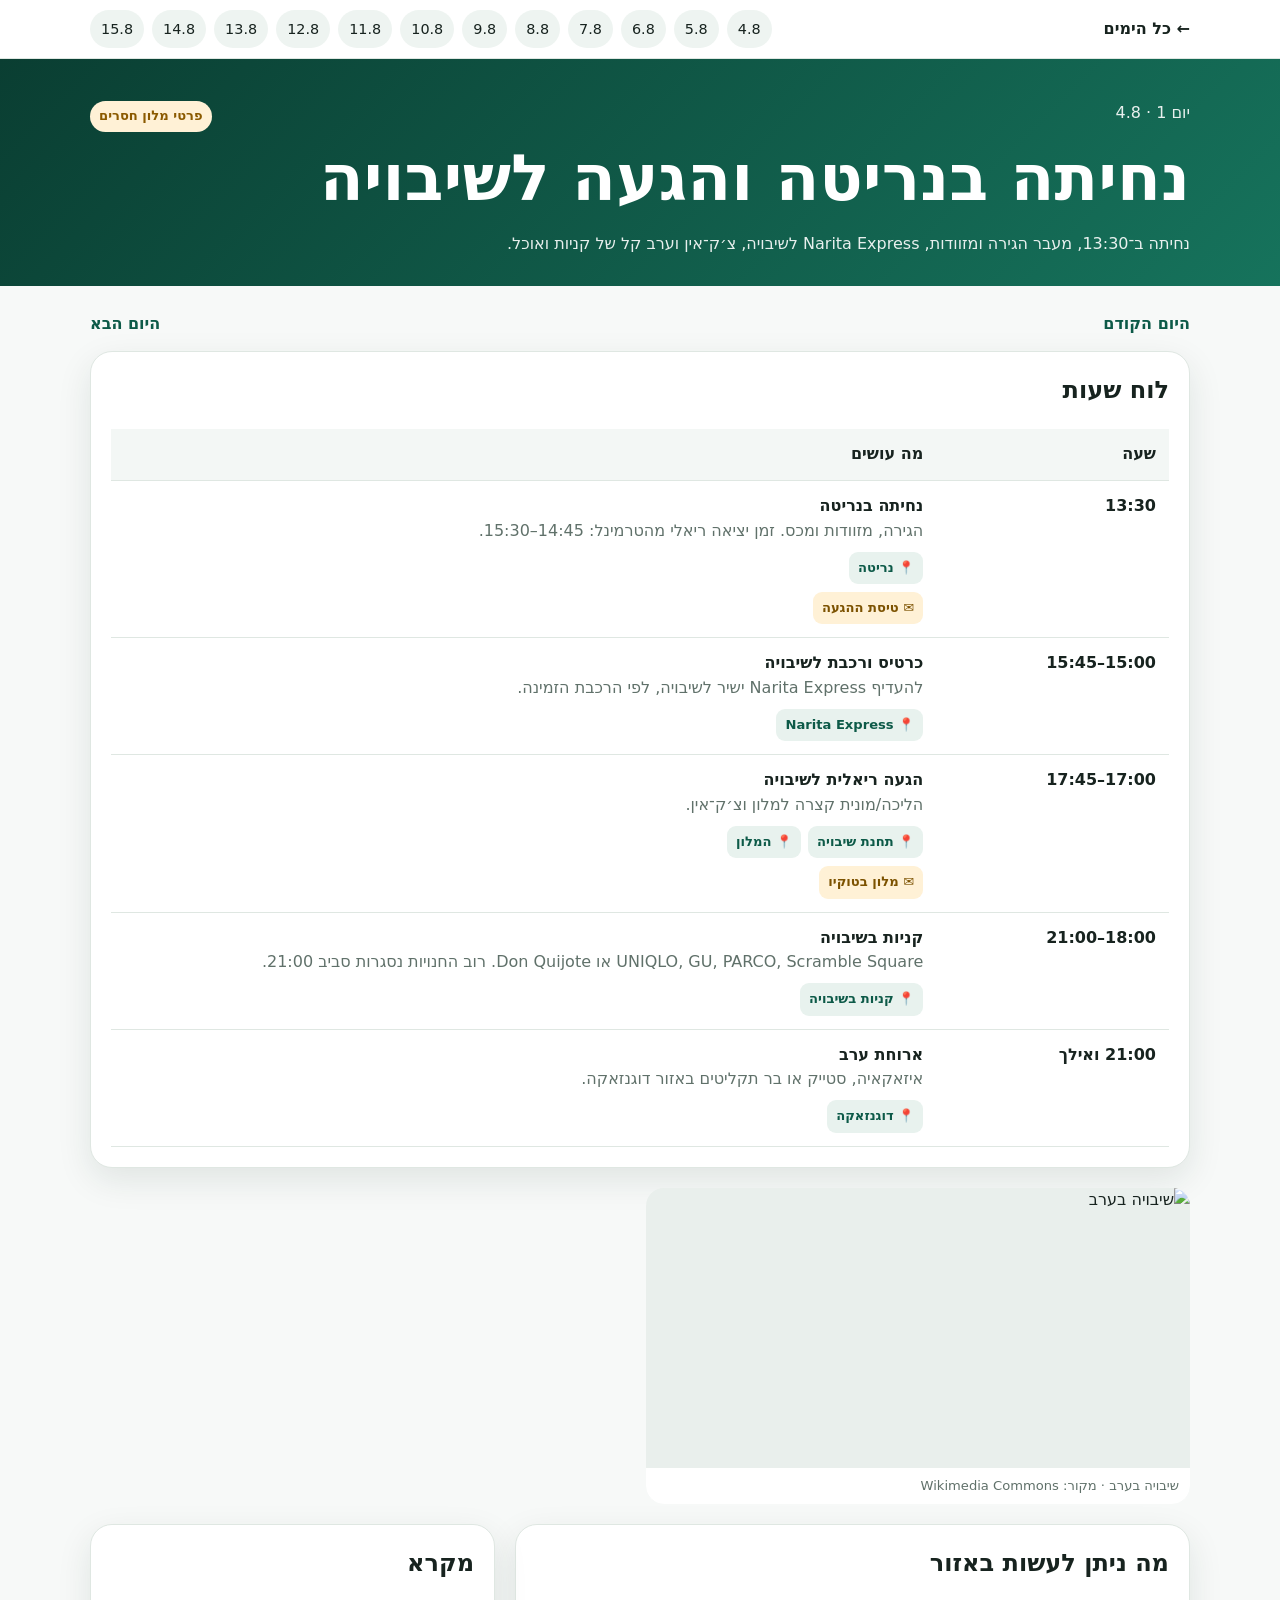
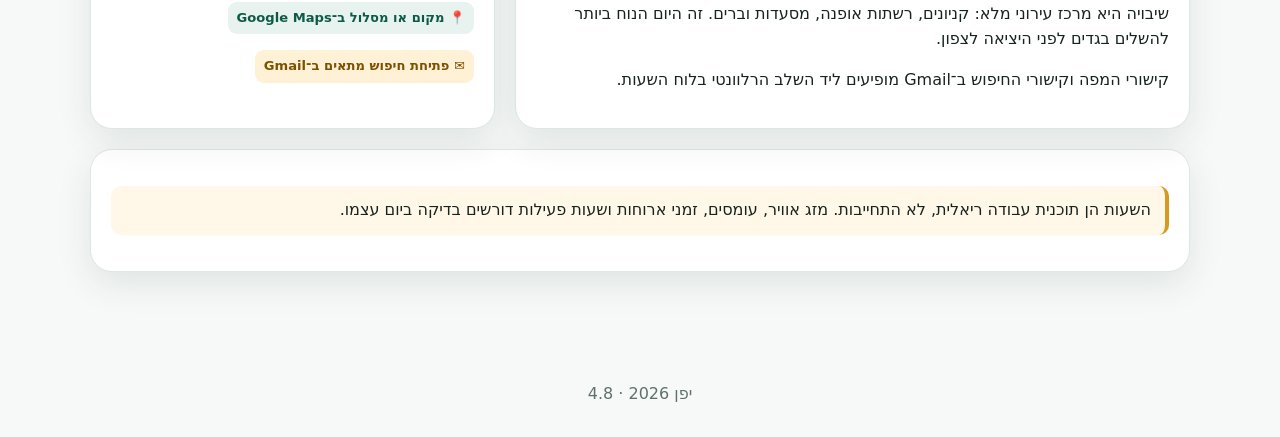
==== day-04.html @ 726c2f33 "Add files via upload" ====
<!doctype html><html lang="he" dir="rtl"><head><meta charset="utf-8"><meta name="viewport" content="width=device-width,initial-scale=1"><title>4.8 — נחיתה בנריטה והגעה לשיבויה</title><link rel="stylesheet" href="styles.css"></head>
<body><nav class="topbar"><div class="wrap"><a class="brand" href="index.html">← כל הימים</a><div class="navlinks"><a href="day-04.html">4.8</a><a href="day-05.html">5.8</a><a href="day-06.html">6.8</a><a href="day-07.html">7.8</a><a href="day-08.html">8.8</a><a href="day-09.html">9.8</a><a href="day-10.html">10.8</a><a href="day-11.html">11.8</a><a href="day-12.html">12.8</a><a href="day-13.html">13.8</a><a href="day-14.html">14.8</a><a href="day-15.html">15.8</a></div></div></nav>
<header class="hero"><div class="wrap day-title"><div><p>יום 1 · 4.8</p><h1>נחיתה בנריטה והגעה לשיבויה</h1><p>נחיתה ב־13:30, מעבר הגירה ומזוודות, Narita Express לשיבויה, צ׳ק־אין וערב קל של קניות ואוכל.</p></div><span class="badge warn">פרטי מלון חסרים</span></div></header>
<main class="wrap">
<div style="display:flex;justify-content:space-between;gap:10px"><a class="back" href="index.html">היום הקודם</a><a class="back" href="day-05.html">היום הבא</a></div>
<section class="panel"><h2>לוח שעות</h2><div style="overflow:auto"><table class="schedule"><thead><tr><th style="width:22%">שעה</th><th>מה עושים</th></tr></thead><tbody><tr><td><strong>13:30</strong></td><td><strong>נחיתה בנריטה</strong><br><span style='color:#60716a'>הגירה, מזוודות ומכס. זמן יציאה ריאלי מהטרמינל: 14:45–15:30.</span><div class="inline-maps"><a class="inline-map" target="_blank" rel="noopener" href="https://www.google.com/maps/search/?api=1&query=Narita%20International%20Airport">נריטה</a></div><div class="inline-mails"><a class="inline-mail" target="_blank" rel="noopener" href="https://mail.google.com/mail/?authuser=odedn72@gmail.com#search/after%3A2026/07/01%20before%3A2026/08/05%20%28%22Narita%22%20OR%20%22NRT%22%29">טיסת ההגעה</a></div></td></tr><tr><td><strong>15:00–15:45</strong></td><td><strong>כרטיס ורכבת לשיבויה</strong><br><span style='color:#60716a'>להעדיף Narita Express ישיר לשיבויה, לפי הרכבת הזמינה.</span><div class="inline-maps"><a class="inline-map" target="_blank" rel="noopener" href="https://www.google.com/maps/search/?api=1&query=Narita%20Airport%20Terminal%201%20Station">Narita Express</a></div></td></tr><tr><td><strong>17:00–17:45</strong></td><td><strong>הגעה ריאלית לשיבויה</strong><br><span style='color:#60716a'>הליכה/מונית קצרה למלון וצ׳ק־אין.</span><div class="inline-maps"><a class="inline-map" target="_blank" rel="noopener" href="https://www.google.com/maps/search/?api=1&query=Shibuya%20Station">תחנת שיבויה</a><a class="inline-map" target="_blank" rel="noopener" href="https://www.google.com/maps/search/?api=1&query=Hotel%20Indigo%20Tokyo%20Shibuya">המלון</a></div><div class="inline-mails"><a class="inline-mail" target="_blank" rel="noopener" href="https://mail.google.com/mail/?authuser=odedn72@gmail.com#search/%22Hotel%20Indigo%20Tokyo%20Shibuya%22%20OR%205837788989">מלון בטוקיו</a></div></td></tr><tr><td><strong>18:00–21:00</strong></td><td><strong>קניות בשיבויה</strong><br><span style='color:#60716a'>UNIQLO, GU, PARCO, Scramble Square או Don Quijote. רוב החנויות נסגרות סביב 21:00.</span><div class="inline-maps"><a class="inline-map" target="_blank" rel="noopener" href="https://www.google.com/maps/search/?api=1&query=Shibuya%20Shopping">קניות בשיבויה</a></div></td></tr><tr><td><strong>21:00 ואילך</strong></td><td><strong>ארוחת ערב</strong><br><span style='color:#60716a'>איזאקאיה, סטייק או בר תקליטים באזור דוגנזאקה.</span><div class="inline-maps"><a class="inline-map" target="_blank" rel="noopener" href="https://www.google.com/maps/search/?api=1&query=Dogenzaka%20Shibuya">דוגנזאקה</a></div></td></tr></tbody></table></div></section>
<section class="gallery"><figure><img loading="lazy" src="https://commons.wikimedia.org/wiki/Special:FilePath/Shibuya%20crossing%2C%20Tokyo%2C%20Japan.jpg?width=1400" alt="שיבויה בערב"><figcaption>שיבויה בערב · מקור: Wikimedia Commons</figcaption></figure></section>
<section class="grid" style="margin-top:20px">
<div class="panel info"><h2>מה ניתן לעשות באזור</h2><p>שיבויה היא מרכז עירוני מלא: קניונים, רשתות אופנה, מסעדות וברים. זה היום הנוח ביותר להשלים בגדים לפני היציאה לצפון.</p><p>קישורי המפה וקישורי החיפוש ב־Gmail מופיעים ליד השלב הרלוונטי בלוח השעות.</p></div>
<div class="panel info"><h2>מקרא</h2><p><span class="inline-map">מקום או מסלול ב־Google Maps</span></p><p><span class="inline-mail">פתיחת חיפוש מתאים ב־Gmail</span></p></div>
</section>
<section class="panel"><p class="notice">השעות הן תוכנית עבודה ריאלית, לא התחייבות. מזג אוויר, עומסים, זמני ארוחות ושעות פעילות דורשים בדיקה ביום עצמו.</p></section>
</main><footer><div class="wrap">יפן 2026 · 4.8</div></footer></body></html>
---- styles.css ----
:root{--ink:#17231f;--muted:#60716a;--green:#0d5a48;--green2:#dff0e9;--sand:#f5efe4;--line:#dfe7e2;--white:#fff;--shadow:0 12px 34px rgba(20,48,39,.10)}
*{box-sizing:border-box}html{scroll-behavior:smooth}body{margin:0;font-family:system-ui,-apple-system,"Segoe UI",Arial,sans-serif;background:#f7f9f8;color:var(--ink);line-height:1.55}
a{color:inherit}.wrap{width:min(1100px,calc(100% - 28px));margin:auto}
.hero{background:linear-gradient(135deg,#0a3e32,#16735c);color:#fff;padding:42px 0 30px}.hero h1{font-size:clamp(2rem,6vw,4rem);margin:.2rem 0}.hero p{margin:0;opacity:.9}
.topbar{position:sticky;top:0;z-index:20;background:rgba(255,255,255,.94);backdrop-filter:blur(12px);border-bottom:1px solid var(--line)}.topbar .wrap{display:flex;gap:10px;align-items:center;justify-content:space-between;padding:10px 0}.brand{font-weight:800;text-decoration:none}.navlinks{display:flex;gap:8px;overflow:auto}.navlinks a{white-space:nowrap;text-decoration:none;padding:8px 11px;border-radius:999px;background:#eef4f1;font-size:.9rem}
main{padding:26px 0 60px}.panel{background:#fff;border:1px solid var(--line);border-radius:22px;box-shadow:var(--shadow);padding:20px;margin-bottom:20px}
h2{margin-top:0}.trip-table,.schedule{width:100%;border-collapse:collapse}.trip-table th,.trip-table td,.schedule th,.schedule td{padding:13px;border-bottom:1px solid var(--line);vertical-align:top;text-align:right}.trip-table th,.schedule th{background:#f3f7f5}.trip-table tr:hover td{background:#fbfdfc}.daylink{display:inline-block;background:var(--green);color:#fff;text-decoration:none;padding:8px 13px;border-radius:10px;font-weight:700}
.badge{display:inline-block;padding:5px 9px;border-radius:999px;background:var(--green2);color:var(--green);font-size:.82rem;font-weight:700}.badge.warn{background:#fff1d6;color:#8b5a00}
.day-title{display:flex;align-items:flex-start;justify-content:space-between;gap:18px}.day-title h1{margin:.2rem 0}.lead{font-size:1.1rem;color:var(--muted)}
.gallery{display:grid;grid-template-columns:repeat(2,1fr);gap:12px}.gallery figure{margin:0;border-radius:18px;overflow:hidden;background:#e9efec}.gallery img{display:block;width:100%;height:280px;object-fit:cover}.gallery figcaption{padding:8px 11px;font-size:.82rem;background:#fff;color:var(--muted)}
.grid{display:grid;grid-template-columns:1.25fr .75fr;gap:20px}.info h3{margin-bottom:.4rem}.mapbuttons,.mailchips{display:flex;flex-wrap:wrap;gap:9px}.btn{display:inline-block;text-decoration:none;padding:10px 13px;border-radius:11px;background:var(--green);color:#fff;font-weight:700}.btn.alt{background:#eef4f1;color:var(--green)}.chip{display:inline-block;padding:8px 10px;border-radius:10px;background:var(--sand);font-family:ui-monospace,SFMono-Regular,Menlo,monospace;font-size:.86rem;direction:ltr}
.notice{background:#fff8e8;border-right:4px solid #d69a22;padding:12px 14px;border-radius:10px}.back{display:inline-block;margin-bottom:14px;text-decoration:none;color:var(--green);font-weight:800}
footer{padding:30px 0;color:var(--muted);text-align:center}
@media(max-width:760px){.grid{grid-template-columns:1fr}.gallery{grid-template-columns:1fr}.gallery img{height:220px}.trip-table{font-size:.9rem}.trip-table th:nth-child(3),.trip-table td:nth-child(3){display:none}.schedule th,.schedule td{padding:10px}.day-title{display:block}.topbar .wrap{align-items:flex-start;flex-direction:column}}
@media print{.topbar,.btn,.back{display:none!important}.panel{box-shadow:none;break-inside:avoid}.hero{padding:20px 0}.gallery img{height:180px}}

.inline-maps{display:flex;flex-wrap:wrap;gap:7px;margin-top:8px}
.inline-map{display:inline-block;text-decoration:none;padding:6px 9px;border-radius:9px;background:#e8f2ee;color:#0d5a48;font-size:.82rem;font-weight:800}
.inline-map::before{content:"📍 "}

.inline-mails{display:flex;flex-wrap:wrap;gap:7px;margin-top:8px}
.inline-mail{display:inline-block;text-decoration:none;padding:6px 9px;border-radius:9px;background:#fff1d6;color:#7c5200;font-size:.82rem;font-weight:800}
.inline-mail::before{content:"✉️ "}
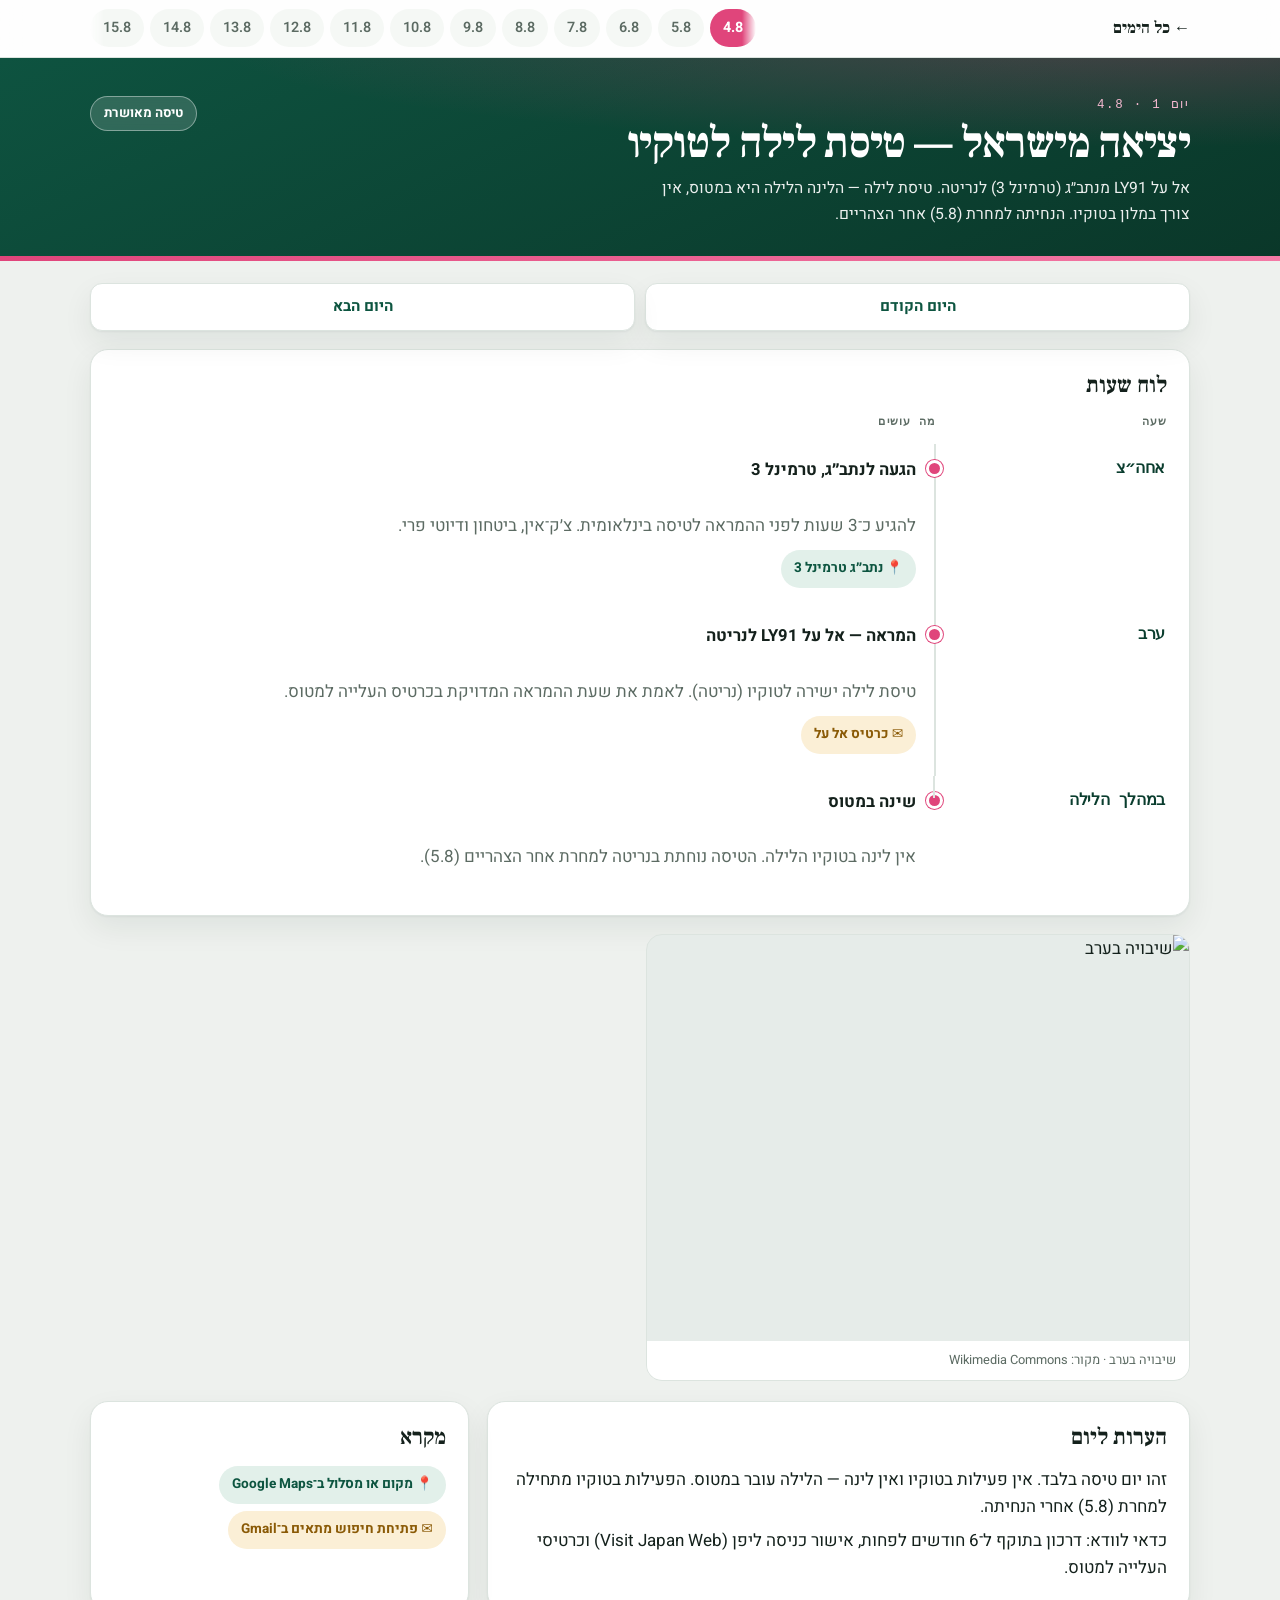
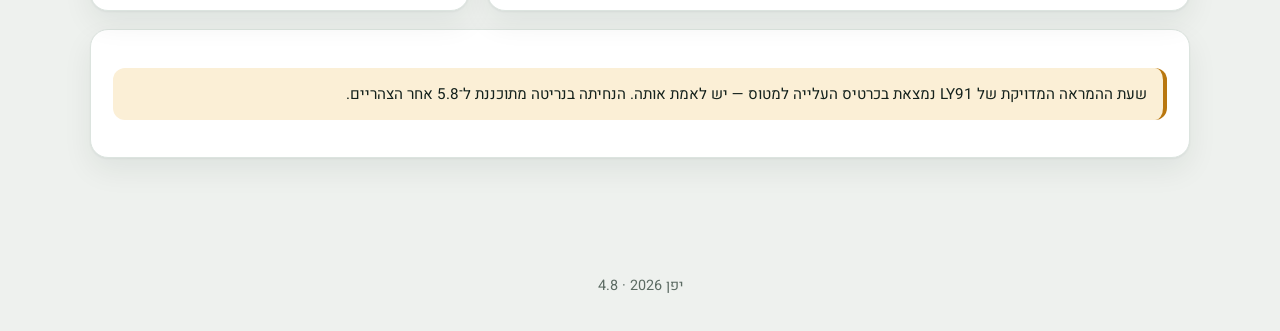
==== commit e0048ac2: "Redesign for mobile: Hayabusa theme, schedule rail, UX fixes - Full CSS redesign (Frank Ruhl Libre +" ====
--- a/day-04.html
+++ b/day-04.html
@@ -1,13 +1,13 @@
-<!doctype html><html lang="he" dir="rtl"><head><meta charset="utf-8"><meta name="viewport" content="width=device-width,initial-scale=1"><title>4.8 — נחיתה בנריטה והגעה לשיבויה</title><link rel="stylesheet" href="styles.css"></head>
-<body><nav class="topbar"><div class="wrap"><a class="brand" href="index.html">← כל הימים</a><div class="navlinks"><a href="day-04.html">4.8</a><a href="day-05.html">5.8</a><a href="day-06.html">6.8</a><a href="day-07.html">7.8</a><a href="day-08.html">8.8</a><a href="day-09.html">9.8</a><a href="day-10.html">10.8</a><a href="day-11.html">11.8</a><a href="day-12.html">12.8</a><a href="day-13.html">13.8</a><a href="day-14.html">14.8</a><a href="day-15.html">15.8</a></div></div></nav>
-<header class="hero"><div class="wrap day-title"><div><p>יום 1 · 4.8</p><h1>נחיתה בנריטה והגעה לשיבויה</h1><p>נחיתה ב־13:30, מעבר הגירה ומזוודות, Narita Express לשיבויה, צ׳ק־אין וערב קל של קניות ואוכל.</p></div><span class="badge warn">פרטי מלון חסרים</span></div></header>
+<!doctype html><html lang="he" dir="rtl"><head><meta charset="utf-8"><meta name="viewport" content="width=device-width,initial-scale=1"><title>4.8 — יציאה מישראל, טיסת לילה לטוקיו</title><link rel="stylesheet" href="styles.css"></head>
+<body><nav class="topbar"><div class="wrap"><a class="brand" href="index.html">← כל הימים</a><div class="navlinks"><a href="day-04.html" aria-current="page">4.8</a><a href="day-05.html">5.8</a><a href="day-06.html">6.8</a><a href="day-07.html">7.8</a><a href="day-08.html">8.8</a><a href="day-09.html">9.8</a><a href="day-10.html">10.8</a><a href="day-11.html">11.8</a><a href="day-12.html">12.8</a><a href="day-13.html">13.8</a><a href="day-14.html">14.8</a><a href="day-15.html">15.8</a></div></div></nav>
+<header class="hero"><div class="wrap day-title"><div><p>יום 1 · 4.8</p><h1>יציאה מישראל — טיסת לילה לטוקיו</h1><p>אל על LY91 מנתב״ג (טרמינל 3) לנריטה. טיסת לילה — הלינה הלילה היא במטוס, אין צורך במלון בטוקיו. הנחיתה למחרת (5.8) אחר הצהריים.</p></div><span class="badge">טיסה מאושרת</span></div></header>
 <main class="wrap">
-<div style="display:flex;justify-content:space-between;gap:10px"><a class="back" href="index.html">היום הקודם</a><a class="back" href="day-05.html">היום הבא</a></div>
-<section class="panel"><h2>לוח שעות</h2><div style="overflow:auto"><table class="schedule"><thead><tr><th style="width:22%">שעה</th><th>מה עושים</th></tr></thead><tbody><tr><td><strong>13:30</strong></td><td><strong>נחיתה בנריטה</strong><br><span style='color:#60716a'>הגירה, מזוודות ומכס. זמן יציאה ריאלי מהטרמינל: 14:45–15:30.</span><div class="inline-maps"><a class="inline-map" target="_blank" rel="noopener" href="https://www.google.com/maps/search/?api=1&query=Narita%20International%20Airport">נריטה</a></div><div class="inline-mails"><a class="inline-mail" target="_blank" rel="noopener" href="https://mail.google.com/mail/?authuser=odedn72@gmail.com#search/after%3A2026/07/01%20before%3A2026/08/05%20%28%22Narita%22%20OR%20%22NRT%22%29">טיסת ההגעה</a></div></td></tr><tr><td><strong>15:00–15:45</strong></td><td><strong>כרטיס ורכבת לשיבויה</strong><br><span style='color:#60716a'>להעדיף Narita Express ישיר לשיבויה, לפי הרכבת הזמינה.</span><div class="inline-maps"><a class="inline-map" target="_blank" rel="noopener" href="https://www.google.com/maps/search/?api=1&query=Narita%20Airport%20Terminal%201%20Station">Narita Express</a></div></td></tr><tr><td><strong>17:00–17:45</strong></td><td><strong>הגעה ריאלית לשיבויה</strong><br><span style='color:#60716a'>הליכה/מונית קצרה למלון וצ׳ק־אין.</span><div class="inline-maps"><a class="inline-map" target="_blank" rel="noopener" href="https://www.google.com/maps/search/?api=1&query=Shibuya%20Station">תחנת שיבויה</a><a class="inline-map" target="_blank" rel="noopener" href="https://www.google.com/maps/search/?api=1&query=Hotel%20Indigo%20Tokyo%20Shibuya">המלון</a></div><div class="inline-mails"><a class="inline-mail" target="_blank" rel="noopener" href="https://mail.google.com/mail/?authuser=odedn72@gmail.com#search/%22Hotel%20Indigo%20Tokyo%20Shibuya%22%20OR%205837788989">מלון בטוקיו</a></div></td></tr><tr><td><strong>18:00–21:00</strong></td><td><strong>קניות בשיבויה</strong><br><span style='color:#60716a'>UNIQLO, GU, PARCO, Scramble Square או Don Quijote. רוב החנויות נסגרות סביב 21:00.</span><div class="inline-maps"><a class="inline-map" target="_blank" rel="noopener" href="https://www.google.com/maps/search/?api=1&query=Shibuya%20Shopping">קניות בשיבויה</a></div></td></tr><tr><td><strong>21:00 ואילך</strong></td><td><strong>ארוחת ערב</strong><br><span style='color:#60716a'>איזאקאיה, סטייק או בר תקליטים באזור דוגנזאקה.</span><div class="inline-maps"><a class="inline-map" target="_blank" rel="noopener" href="https://www.google.com/maps/search/?api=1&query=Dogenzaka%20Shibuya">דוגנזאקה</a></div></td></tr></tbody></table></div></section>
+<div class="day-nav"><a class="back" href="index.html">היום הקודם</a><a class="back" href="day-05.html">היום הבא</a></div>
+<section class="panel"><h2>לוח שעות</h2><div style="overflow:auto"><table class="schedule"><thead><tr><th style="width:22%">שעה</th><th>מה עושים</th></tr></thead><tbody><tr><td><strong>אחה״צ</strong></td><td><strong>הגעה לנתב״ג, טרמינל 3</strong><br><span>להגיע כ־3 שעות לפני ההמראה לטיסה בינלאומית. צ׳ק־אין, ביטחון ודיוטי פרי.</span><div class="inline-maps"><a class="inline-map" target="_blank" rel="noopener" href="https://www.google.com/maps/search/?api=1&query=Ben%20Gurion%20Airport%20Terminal%203">נתב״ג טרמינל 3</a></div></td></tr><tr><td><strong>ערב</strong></td><td><strong>המראה — אל על LY91 לנריטה</strong><br><span>טיסת לילה ישירה לטוקיו (נריטה). לאמת את שעת ההמראה המדויקת בכרטיס העלייה למטוס.</span><div class="inline-mails"><a class="inline-mail" target="_blank" rel="noopener" href="https://mail.google.com/mail/?authuser=odedn72@gmail.com#search/%22LY91%22%20OR%20XWMABL%20OR%20%22EL%20AL%22">כרטיס אל על</a></div></td></tr><tr><td><strong>במהלך הלילה</strong></td><td><strong>שינה במטוס</strong><br><span>אין לינה בטוקיו הלילה. הטיסה נוחתת בנריטה למחרת אחר הצהריים (5.8).</span></td></tr></tbody></table></div></section>
 <section class="gallery"><figure><img loading="lazy" src="https://commons.wikimedia.org/wiki/Special:FilePath/Shibuya%20crossing%2C%20Tokyo%2C%20Japan.jpg?width=1400" alt="שיבויה בערב"><figcaption>שיבויה בערב · מקור: Wikimedia Commons</figcaption></figure></section>
 <section class="grid" style="margin-top:20px">
-<div class="panel info"><h2>מה ניתן לעשות באזור</h2><p>שיבויה היא מרכז עירוני מלא: קניונים, רשתות אופנה, מסעדות וברים. זה היום הנוח ביותר להשלים בגדים לפני היציאה לצפון.</p><p>קישורי המפה וקישורי החיפוש ב־Gmail מופיעים ליד השלב הרלוונטי בלוח השעות.</p></div>
+<div class="panel info"><h2>הערות ליום</h2><p>זהו יום טיסה בלבד. אין פעילות בטוקיו ואין לינה — הלילה עובר במטוס. הפעילות בטוקיו מתחילה למחרת (5.8) אחרי הנחיתה.</p><p>כדאי לוודא: דרכון בתוקף ל־6 חודשים לפחות, אישור כניסה ליפן (Visit Japan Web) וכרטיסי העלייה למטוס.</p></div>
 <div class="panel info"><h2>מקרא</h2><p><span class="inline-map">מקום או מסלול ב־Google Maps</span></p><p><span class="inline-mail">פתיחת חיפוש מתאים ב־Gmail</span></p></div>
 </section>
-<section class="panel"><p class="notice">השעות הן תוכנית עבודה ריאלית, לא התחייבות. מזג אוויר, עומסים, זמני ארוחות ושעות פעילות דורשים בדיקה ביום עצמו.</p></section>
-</main><footer><div class="wrap">יפן 2026 · 4.8</div></footer></body></html>+<section class="panel"><p class="notice">שעת ההמראה המדויקת של LY91 נמצאת בכרטיס העלייה למטוס — יש לאמת אותה. הנחיתה בנריטה מתוכננת ל־5.8 אחר הצהריים.</p></section>
+</main><footer><div class="wrap">יפן 2026 · 4.8</div></footer><script>(function(){var a=document.querySelector(".navlinks [aria-current]");if(a)a.scrollIntoView({block:"nearest",inline:"center"});})();</script></body></html>
--- a/styles.css
+++ b/styles.css
@@ -1,24 +1,214 @@
-
-:root{--ink:#17231f;--muted:#60716a;--green:#0d5a48;--green2:#dff0e9;--sand:#f5efe4;--line:#dfe7e2;--white:#fff;--shadow:0 12px 34px rgba(20,48,39,.10)}
-*{box-sizing:border-box}html{scroll-behavior:smooth}body{margin:0;font-family:system-ui,-apple-system,"Segoe UI",Arial,sans-serif;background:#f7f9f8;color:var(--ink);line-height:1.55}
-a{color:inherit}.wrap{width:min(1100px,calc(100% - 28px));margin:auto}
-.hero{background:linear-gradient(135deg,#0a3e32,#16735c);color:#fff;padding:42px 0 30px}.hero h1{font-size:clamp(2rem,6vw,4rem);margin:.2rem 0}.hero p{margin:0;opacity:.9}
-.topbar{position:sticky;top:0;z-index:20;background:rgba(255,255,255,.94);backdrop-filter:blur(12px);border-bottom:1px solid var(--line)}.topbar .wrap{display:flex;gap:10px;align-items:center;justify-content:space-between;padding:10px 0}.brand{font-weight:800;text-decoration:none}.navlinks{display:flex;gap:8px;overflow:auto}.navlinks a{white-space:nowrap;text-decoration:none;padding:8px 11px;border-radius:999px;background:#eef4f1;font-size:.9rem}
-main{padding:26px 0 60px}.panel{background:#fff;border:1px solid var(--line);border-radius:22px;box-shadow:var(--shadow);padding:20px;margin-bottom:20px}
-h2{margin-top:0}.trip-table,.schedule{width:100%;border-collapse:collapse}.trip-table th,.trip-table td,.schedule th,.schedule td{padding:13px;border-bottom:1px solid var(--line);vertical-align:top;text-align:right}.trip-table th,.schedule th{background:#f3f7f5}.trip-table tr:hover td{background:#fbfdfc}.daylink{display:inline-block;background:var(--green);color:#fff;text-decoration:none;padding:8px 13px;border-radius:10px;font-weight:700}
-.badge{display:inline-block;padding:5px 9px;border-radius:999px;background:var(--green2);color:var(--green);font-size:.82rem;font-weight:700}.badge.warn{background:#fff1d6;color:#8b5a00}
-.day-title{display:flex;align-items:flex-start;justify-content:space-between;gap:18px}.day-title h1{margin:.2rem 0}.lead{font-size:1.1rem;color:var(--muted)}
-.gallery{display:grid;grid-template-columns:repeat(2,1fr);gap:12px}.gallery figure{margin:0;border-radius:18px;overflow:hidden;background:#e9efec}.gallery img{display:block;width:100%;height:280px;object-fit:cover}.gallery figcaption{padding:8px 11px;font-size:.82rem;background:#fff;color:var(--muted)}
-.grid{display:grid;grid-template-columns:1.25fr .75fr;gap:20px}.info h3{margin-bottom:.4rem}.mapbuttons,.mailchips{display:flex;flex-wrap:wrap;gap:9px}.btn{display:inline-block;text-decoration:none;padding:10px 13px;border-radius:11px;background:var(--green);color:#fff;font-weight:700}.btn.alt{background:#eef4f1;color:var(--green)}.chip{display:inline-block;padding:8px 10px;border-radius:10px;background:var(--sand);font-family:ui-monospace,SFMono-Regular,Menlo,monospace;font-size:.86rem;direction:ltr}
-.notice{background:#fff8e8;border-right:4px solid #d69a22;padding:12px 14px;border-radius:10px}.back{display:inline-block;margin-bottom:14px;text-decoration:none;color:var(--green);font-weight:800}
-footer{padding:30px 0;color:var(--muted);text-align:center}
-@media(max-width:760px){.grid{grid-template-columns:1fr}.gallery{grid-template-columns:1fr}.gallery img{height:220px}.trip-table{font-size:.9rem}.trip-table th:nth-child(3),.trip-table td:nth-child(3){display:none}.schedule th,.schedule td{padding:10px}.day-title{display:block}.topbar .wrap{align-items:flex-start;flex-direction:column}}
-@media print{.topbar,.btn,.back{display:none!important}.panel{box-shadow:none;break-inside:avoid}.hero{padding:20px 0}.gallery img{height:180px}}
-
-.inline-maps{display:flex;flex-wrap:wrap;gap:7px;margin-top:8px}
-.inline-map{display:inline-block;text-decoration:none;padding:6px 9px;border-radius:9px;background:#e8f2ee;color:#0d5a48;font-size:.82rem;font-weight:800}
-.inline-map::before{content:"📍 "}
-
-.inline-mails{display:flex;flex-wrap:wrap;gap:7px;margin-top:8px}
-.inline-mail{display:inline-block;text-decoration:none;padding:6px 9px;border-radius:9px;background:#fff1d6;color:#7c5200;font-size:.82rem;font-weight:800}
-.inline-mail::before{content:"✉️ "}
+@import url('https://fonts.googleapis.com/css2?family=Frank+Ruhl+Libre:wght@500;700;900&family=Heebo:wght@400;500;700;800&display=swap');
+
+/* ── Hayabusa Timetable ─────────────────────────────────────────────
+   A Japan road-trip itinerary styled as a rail line: a magenta stripe
+   (the JR Hayabusa livery) runs down each day as a route diagram.
+   Cool paper, deep Hokkaido green for structure, magenta as the one
+   bold accent, amber reserved for action items. Mobile-first.        */
+
+:root{
+  --mono:ui-monospace,"SF Mono",SFMono-Regular,Menlo,Consolas,monospace;
+  --paper:#eef1ee;
+  --surface:#ffffff;
+  --surface-2:#f5f8f5;
+  --ink:#14211c;
+  --muted:#5c6b63;
+  --rail:#0d5540;          /* deep Hayabusa green — structure */
+  --rail-ink:#0a3d2e;
+  --stripe:#e0457b;        /* Hayabusa magenta — the signature */
+  --stripe-ink:#b12b60;
+  --stripe-soft:#fbe4ee;
+  --sun:#b9770f;           /* amber — action / warning only */
+  --sun-ink:#8a5a06;
+  --sun-soft:#fbefd6;
+  --line:#dce4df;
+  --shadow:0 1px 2px rgba(16,42,32,.05),0 12px 30px rgba(16,42,32,.07);
+  --radius:18px;
+  --radius-sm:12px;
+}
+
+*{box-sizing:border-box}
+html{scroll-behavior:smooth;-webkit-text-size-adjust:100%}
+body{
+  margin:0;font-family:"Heebo",system-ui,-apple-system,"Segoe UI",Arial,sans-serif;
+  background:var(--paper);color:var(--ink);line-height:1.6;font-size:17px;
+  -webkit-font-smoothing:antialiased;text-rendering:optimizeLegibility;
+}
+a{color:inherit}
+.wrap{width:min(1100px,calc(100% - 32px));margin-inline:auto}
+img{max-width:100%}
+
+/* ── Hero ─────────────────────────────────────────────────────────── */
+.hero{position:relative;background:linear-gradient(155deg,#0e5340,#0a3729);color:#fff;padding:38px 0 34px;overflow:hidden}
+.hero::before{content:"";position:absolute;inset:0;background:
+  radial-gradient(120% 90% at 88% -10%,rgba(224,69,123,.28),transparent 60%);pointer-events:none}
+.hero::after{content:"";position:absolute;inset-inline:0;bottom:0;height:5px;
+  background:linear-gradient(90deg,#e0457b,#f47aa6)}
+.hero .wrap{position:relative}
+.hero h1{font-family:"Frank Ruhl Libre",Georgia,serif;font-weight:900;
+  font-size:clamp(2.1rem,7vw,3.7rem);line-height:1.04;letter-spacing:-.015em;margin:.12em 0 .18em}
+.hero p{margin:0;opacity:.94;font-size:1.02rem;max-width:60ch}
+.eyebrow,
+.hero .wrap>p:first-child,
+.day-title p:first-of-type{
+  font-family:var(--mono);font-size:.78rem;letter-spacing:.14em;text-transform:uppercase;
+  color:#f6b9d1;opacity:1;margin:0;font-weight:500}
+
+/* Day-page hero as a boarding-pass header */
+.day-title{display:flex;align-items:flex-start;justify-content:space-between;gap:16px;flex-wrap:wrap}
+.day-title>div{flex:1 1 260px}
+.day-title h1{font-family:"Frank Ruhl Libre",Georgia,serif;font-weight:800;
+  font-size:clamp(1.7rem,5.6vw,2.7rem);line-height:1.08;margin:.12em 0 .2em}
+.day-title p:not(:first-of-type){font-size:.98rem;opacity:.92;margin:0}
+
+/* ── Sticky top nav: single scrolling row on every screen ─────────── */
+.topbar{position:sticky;top:0;z-index:30;background:rgba(255,255,255,.9);
+  backdrop-filter:saturate(1.4) blur(12px);-webkit-backdrop-filter:saturate(1.4) blur(12px);
+  border-bottom:1px solid var(--line)}
+.topbar .wrap{display:flex;gap:12px;align-items:center;padding:9px 0}
+.brand{flex:0 0 auto;font-family:"Frank Ruhl Libre",Georgia,serif;font-weight:800;
+  font-size:1.02rem;text-decoration:none;white-space:nowrap}
+.navlinks{display:flex;gap:6px;overflow-x:auto;overflow-y:hidden;margin-inline-start:auto;
+  scrollbar-width:none;-webkit-overflow-scrolling:touch;scroll-snap-type:x proximity;
+  padding-bottom:1px;-webkit-mask-image:linear-gradient(90deg,transparent,#000 14px,#000 calc(100% - 14px),transparent);
+  mask-image:linear-gradient(90deg,transparent,#000 14px,#000 calc(100% - 14px),transparent)}
+.navlinks::-webkit-scrollbar{display:none}
+.navlinks a{scroll-snap-align:end;white-space:nowrap;text-decoration:none;
+  display:inline-flex;align-items:center;min-height:38px;padding:0 13px;border-radius:999px;
+  background:var(--surface-2);color:var(--muted);font-size:.9rem;font-weight:600;
+  font-variant-numeric:tabular-nums;transition:background .15s,color .15s}
+.navlinks a:hover{background:var(--stripe-soft);color:var(--stripe-ink)}
+.navlinks a[aria-current="page"]{background:var(--stripe);color:#fff;font-weight:700}
+
+/* ── Panels ───────────────────────────────────────────────────────── */
+main{padding:22px 0 64px}
+.panel{background:var(--surface);border:1px solid var(--line);border-radius:var(--radius);
+  box-shadow:var(--shadow);padding:22px;margin-bottom:18px}
+.panel>h2:first-child,h2{font-family:"Frank Ruhl Libre",Georgia,serif;font-weight:700;
+  font-size:1.4rem;line-height:1.2;margin:0 0 .7em}
+.info h2{font-size:1.15rem}
+.info p{margin:.4em 0}
+
+/* ── Overview table (home) ────────────────────────────────────────── */
+.trip-table{width:100%;border-collapse:collapse}
+.trip-table th{font-family:var(--mono);font-size:.7rem;text-transform:uppercase;letter-spacing:.1em;
+  color:var(--muted);font-weight:600;text-align:start;padding:0 13px 12px;border-bottom:1px solid var(--line)}
+.trip-table td{padding:14px 13px;border-bottom:1px solid var(--line);vertical-align:middle;text-align:start}
+.trip-table tr:last-child td{border-bottom:0}
+.trip-table tbody tr{transition:background .15s}
+.trip-table tbody tr:hover td{background:var(--surface-2)}
+.trip-table td:first-child{white-space:nowrap}
+.trip-table td:first-child strong{font-family:var(--mono);font-weight:700;font-size:1.05rem;
+  font-variant-numeric:tabular-nums;color:var(--rail-ink)}
+.trip-table td:first-child small{display:block;font-family:var(--mono);font-size:.68rem;
+  text-transform:uppercase;letter-spacing:.08em;color:var(--muted);margin-top:2px}
+.daylink{display:inline-flex;align-items:center;justify-content:center;gap:6px;min-height:40px;
+  background:var(--rail);color:#fff;text-decoration:none;padding:8px 15px;border-radius:11px;
+  font-weight:700;font-size:.92rem;transition:background .15s}
+.daylink:hover{background:var(--rail-ink)}
+
+/* ── Schedule as a rail line ──────────────────────────────────────── */
+.schedule{width:100%;border-collapse:collapse}
+.schedule thead th{font-family:var(--mono);font-size:.7rem;text-transform:uppercase;letter-spacing:.1em;
+  color:var(--muted);font-weight:600;text-align:start;padding:0 0 12px}
+.schedule td{padding:0;border:0;vertical-align:top}
+.schedule td:first-child{width:88px;padding:15px 2px 20px 14px;text-align:start}
+.schedule td:first-child strong{font-family:var(--mono);font-weight:700;font-size:.97rem;
+  color:var(--rail-ink);font-variant-numeric:tabular-nums;letter-spacing:-.02em;line-height:1.35;display:block;
+  white-space:nowrap}
+.schedule td:first-child span{font-size:1.05rem;line-height:1;display:inline-block;margin-top:6px}
+.schedule td:last-child{position:relative;padding:15px 18px 22px 0;border-inline-start:2px solid var(--line)}
+.schedule tr:last-child td:last-child{border-inline-start-color:transparent}
+.schedule tr:last-child td:last-child::after{content:"";position:absolute;inset-inline-start:-1px;top:0;height:22px;width:2px;background:var(--line)}
+.schedule td:last-child::before{content:"";position:absolute;inset-inline-start:-6px;top:19px;
+  width:11px;height:11px;border-radius:50%;background:var(--stripe);
+  box-shadow:0 0 0 3px var(--surface),0 0 0 4px var(--stripe)}
+.schedule td:last-child strong{display:block;font-weight:700;font-size:1.04rem;line-height:1.35;margin-bottom:3px}
+.schedule td:last-child span{color:var(--muted)}
+
+/* Inline map & mail chips — generous tap targets */
+.inline-maps,.inline-mails,.mapbuttons,.mailchips{display:flex;flex-wrap:wrap;gap:8px;margin-top:11px}
+.inline-map,.inline-mail{display:inline-flex;align-items:center;gap:3px;min-height:38px;
+  text-decoration:none;padding:7px 13px;border-radius:999px;font-size:.85rem;font-weight:700;
+  transition:transform .12s,filter .12s}
+.inline-map:active,.inline-mail:active{transform:translateY(1px)}
+.inline-map{background:#e2f0ea;color:var(--rail)}
+.inline-map::before{content:"📍"}
+.inline-mail{background:var(--sun-soft);color:var(--sun-ink)}
+.inline-mail::before{content:"✉️"}
+
+/* ── Badges (status stamps) ───────────────────────────────────────── */
+.badge{display:inline-flex;align-items:center;gap:5px;padding:6px 13px;border-radius:999px;
+  background:#e2f0ea;color:var(--rail);border:1px solid #cde2d8;font-size:.82rem;font-weight:700;white-space:nowrap}
+.badge.warn{background:var(--sun-soft);color:var(--sun-ink);border-color:#eed6a3}
+.hero .badge{background:rgba(255,255,255,.15);color:#fff;border-color:rgba(255,255,255,.4);backdrop-filter:blur(4px)}
+.hero .badge.warn{background:rgba(255,255,255,.15);color:#ffe0a6;border-color:rgba(255,224,166,.5)}
+
+/* ── Gallery ──────────────────────────────────────────────────────── */
+.gallery{display:grid;grid-template-columns:repeat(2,1fr);gap:12px;margin:4px 0}
+.gallery figure{margin:0;border-radius:16px;overflow:hidden;background:#e6ece9;border:1px solid var(--line)}
+.gallery img{display:block;width:100%;aspect-ratio:4/3;object-fit:cover}
+.gallery figcaption{padding:9px 13px;font-size:.8rem;background:var(--surface);color:var(--muted)}
+
+/* Summary text in trip table and schedule */
+.trip-table td span,.schedule td:last-child span{color:var(--muted)}
+
+/* ── Two-column info grid ─────────────────────────────────────────── */
+.grid{display:grid;grid-template-columns:1.3fr .7fr;gap:18px;margin-top:20px}
+.info h3{margin-bottom:.4rem}
+.chip{display:inline-block;padding:8px 11px;border-radius:10px;background:var(--surface-2);
+  font-family:var(--mono);font-size:.86rem;direction:ltr}
+
+/* ── Day navigation (prev / next) ─────────────────────────────────── */
+.day-nav{display:flex;gap:10px;margin-bottom:18px}
+.day-nav .back{flex:1;justify-content:center;min-height:48px;padding:0 14px;
+  background:var(--surface);border:1px solid var(--line);border-radius:var(--radius-sm);
+  box-shadow:var(--shadow);text-align:center;font-size:.95rem}
+.day-nav .back:hover{background:var(--stripe-soft);border-color:var(--stripe);color:var(--stripe-ink)}
+.day-nav .back:active{transform:translateY(1px)}
+
+/* ── Notices & back links ─────────────────────────────────────────── */
+.notice{background:var(--sun-soft);border-inline-start:4px solid var(--sun);padding:14px 16px;
+  border-radius:var(--radius-sm);font-size:.95rem}
+.back{display:inline-flex;align-items:center;min-height:40px;padding:0 4px;text-decoration:none;
+  color:var(--rail);font-weight:700;transition:color .15s,background .15s,border-color .15s,transform .1s}
+.back:hover{color:var(--stripe-ink)}
+
+footer{padding:34px 0 calc(34px + env(safe-area-inset-bottom,0px));color:var(--muted);text-align:center;font-size:.9rem}
+
+/* ── Accessibility & motion ───────────────────────────────────────── */
+:focus-visible{outline:3px solid var(--stripe);outline-offset:2px;border-radius:8px}
+@media (prefers-reduced-motion:reduce){
+  html{scroll-behavior:auto}
+  *{animation-duration:.001ms!important;transition-duration:.001ms!important}
+}
+
+/* ── Mobile ───────────────────────────────────────────────────────── */
+@media (max-width:760px){
+  body{font-size:16px}
+  .wrap{width:calc(100% - 26px)}
+  .hero{padding:28px 0 26px}
+  main{padding:18px 0 calc(56px + env(safe-area-inset-bottom,0px))}
+  .panel{padding:17px;border-radius:16px}
+  .grid,.gallery{grid-template-columns:1fr}
+  .trip-table th:nth-child(3),.trip-table td:nth-child(3){display:none}
+  .trip-table td{padding:12px 6px}
+  /* Let the time column size to its content so times never wrap */
+  .schedule td:first-child{width:auto;padding-inline-end:10px}
+  .schedule td:first-child strong{font-size:.88rem}
+  .schedule td:last-child{padding-inline-end:0}
+  .day-nav .back{font-size:.9rem}
+}
+@media (max-width:380px){
+  .navlinks a{padding:0 11px}
+  .schedule td:first-child strong{font-size:.82rem}
+}
+
+/* ── Print ────────────────────────────────────────────────────────── */
+@media print{
+  .topbar,.back,.daylink{display:none!important}
+  body{background:#fff;font-size:12px}
+  .panel{box-shadow:none;break-inside:avoid;border-color:#ccc}
+  .hero{padding:16px 0;background:#0a3729!important;-webkit-print-color-adjust:exact;print-color-adjust:exact}
+  .gallery img{aspect-ratio:16/9}
+}
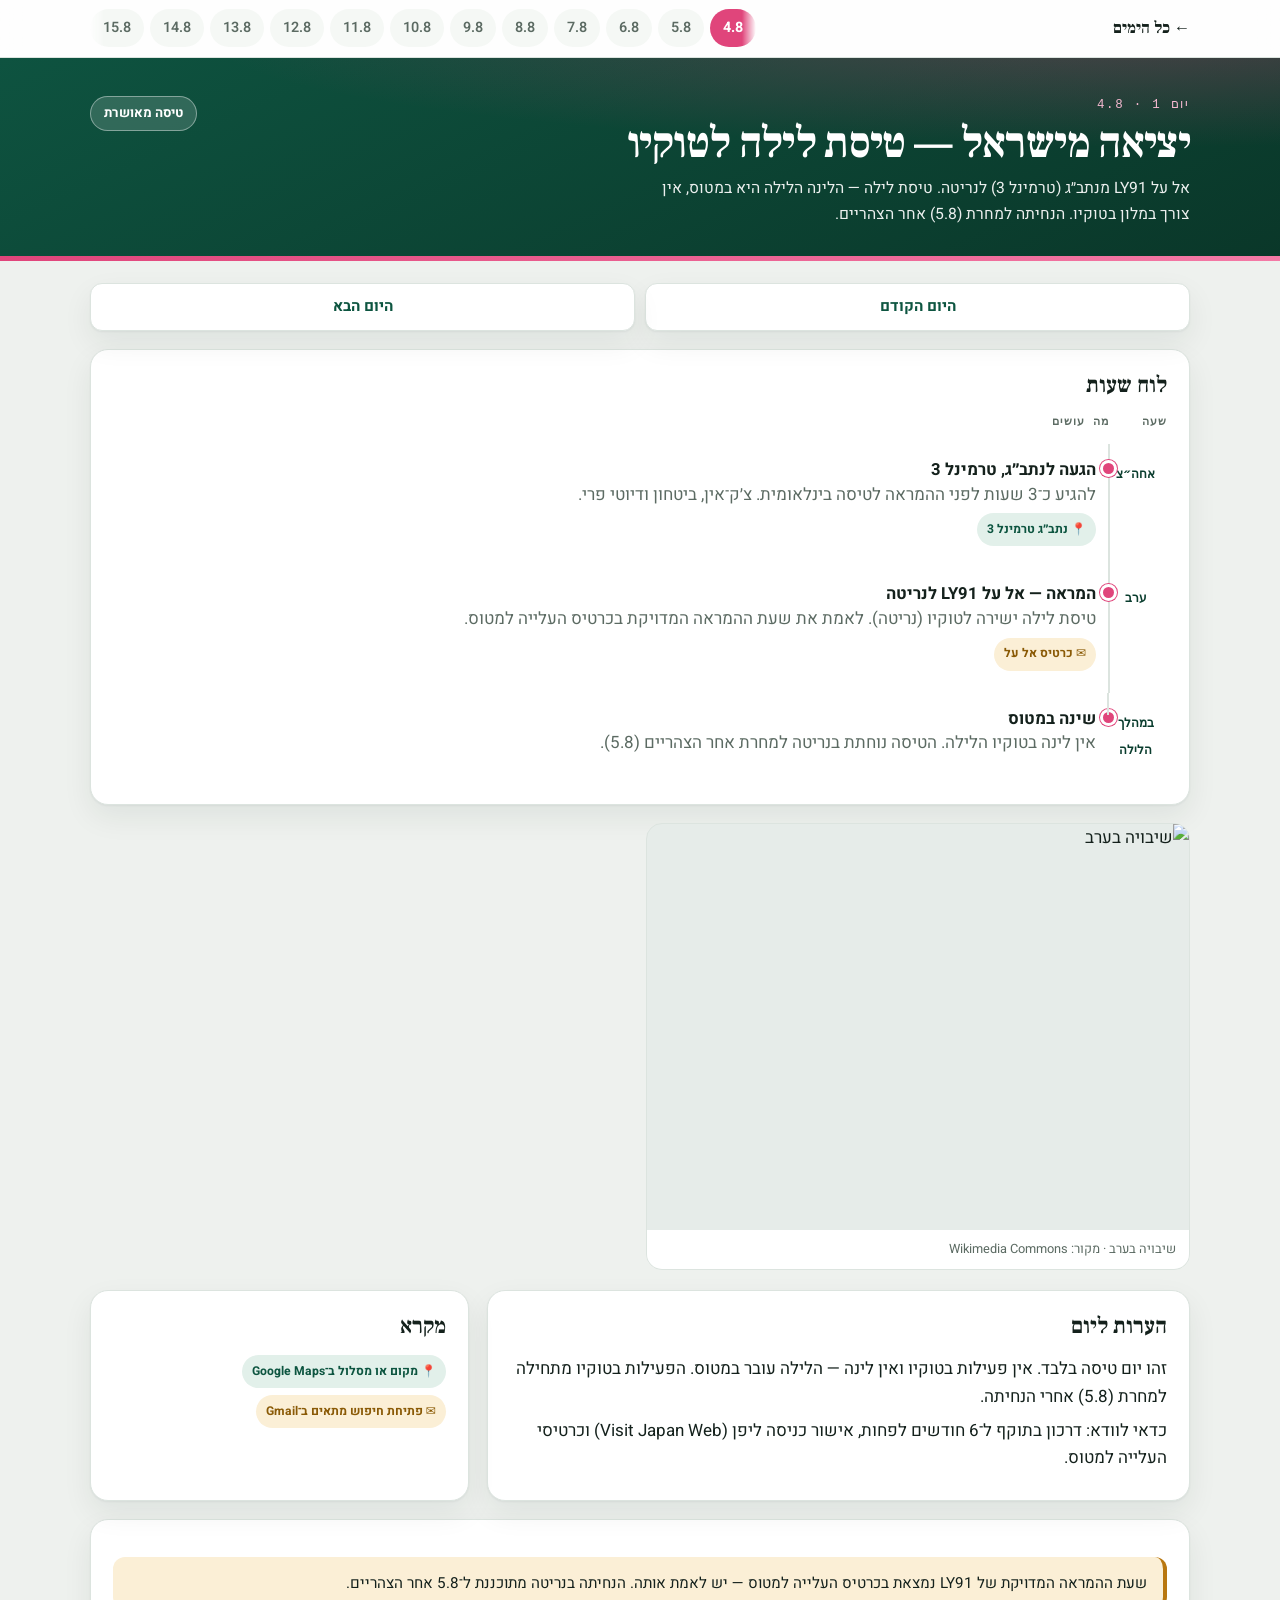
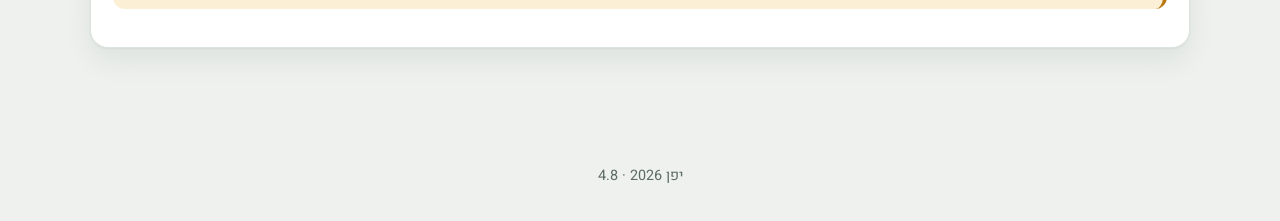
==== commit baee9a0c: "ui26: make day 4 use shared CSS and behavior only" ====
--- a/day-04.html
+++ b/day-04.html
@@ -1,13 +1,10 @@
-<!doctype html><html lang="he" dir="rtl"><head><meta charset="utf-8"><meta name="viewport" content="width=device-width,initial-scale=1"><title>4.8 — יציאה מישראל, טיסת לילה לטוקיו</title><link rel="stylesheet" href="styles.css"></head>
+<!doctype html><html lang="he" dir="rtl"><head><meta charset="utf-8"><meta name="viewport" content="width=device-width,initial-scale=1"><title>4.8 — יציאה מישראל, טיסת לילה לטוקיו</title><link rel="stylesheet" href="styles.css?v=ui26"><script src="behavior.js?v=ui26" defer></script></head>
 <body><nav class="topbar"><div class="wrap"><a class="brand" href="index.html">← כל הימים</a><div class="navlinks"><a href="day-04.html" aria-current="page">4.8</a><a href="day-05.html">5.8</a><a href="day-06.html">6.8</a><a href="day-07.html">7.8</a><a href="day-08.html">8.8</a><a href="day-09.html">9.8</a><a href="day-10.html">10.8</a><a href="day-11.html">11.8</a><a href="day-12.html">12.8</a><a href="day-13.html">13.8</a><a href="day-14.html">14.8</a><a href="day-15.html">15.8</a></div></div></nav>
 <header class="hero"><div class="wrap day-title"><div><p>יום 1 · 4.8</p><h1>יציאה מישראל — טיסת לילה לטוקיו</h1><p>אל על LY91 מנתב״ג (טרמינל 3) לנריטה. טיסת לילה — הלינה הלילה היא במטוס, אין צורך במלון בטוקיו. הנחיתה למחרת (5.8) אחר הצהריים.</p></div><span class="badge">טיסה מאושרת</span></div></header>
 <main class="wrap">
 <div class="day-nav"><a class="back" href="index.html">היום הקודם</a><a class="back" href="day-05.html">היום הבא</a></div>
-<section class="panel"><h2>לוח שעות</h2><div style="overflow:auto"><table class="schedule"><thead><tr><th style="width:22%">שעה</th><th>מה עושים</th></tr></thead><tbody><tr><td><strong>אחה״צ</strong></td><td><strong>הגעה לנתב״ג, טרמינל 3</strong><br><span>להגיע כ־3 שעות לפני ההמראה לטיסה בינלאומית. צ׳ק־אין, ביטחון ודיוטי פרי.</span><div class="inline-maps"><a class="inline-map" target="_blank" rel="noopener" href="https://www.google.com/maps/search/?api=1&query=Ben%20Gurion%20Airport%20Terminal%203">נתב״ג טרמינל 3</a></div></td></tr><tr><td><strong>ערב</strong></td><td><strong>המראה — אל על LY91 לנריטה</strong><br><span>טיסת לילה ישירה לטוקיו (נריטה). לאמת את שעת ההמראה המדויקת בכרטיס העלייה למטוס.</span><div class="inline-mails"><a class="inline-mail" target="_blank" rel="noopener" href="https://mail.google.com/mail/?authuser=odedn72@gmail.com#search/%22LY91%22%20OR%20XWMABL%20OR%20%22EL%20AL%22">כרטיס אל על</a></div></td></tr><tr><td><strong>במהלך הלילה</strong></td><td><strong>שינה במטוס</strong><br><span>אין לינה בטוקיו הלילה. הטיסה נוחתת בנריטה למחרת אחר הצהריים (5.8).</span></td></tr></tbody></table></div></section>
+<section class="panel"><h2>לוח שעות</h2><div class="table-scroll"><table class="schedule"><thead><tr><th>שעה</th><th>מה עושים</th></tr></thead><tbody><tr><td><strong>אחה״צ</strong></td><td><strong>הגעה לנתב״ג, טרמינל 3</strong><br><span>להגיע כ־3 שעות לפני ההמראה לטיסה בינלאומית. צ׳ק־אין, ביטחון ודיוטי פרי.</span><div class="inline-maps"><a class="inline-map" target="_blank" rel="noopener" href="https://www.google.com/maps/search/?api=1&query=Ben%20Gurion%20Airport%20Terminal%203">נתב״ג טרמינל 3</a></div></td></tr><tr><td><strong>ערב</strong></td><td><strong>המראה — אל על LY91 לנריטה</strong><br><span>טיסת לילה ישירה לטוקיו (נריטה). לאמת את שעת ההמראה המדויקת בכרטיס העלייה למטוס.</span><div class="inline-mails"><a class="inline-mail" target="_blank" rel="noopener" href="https://mail.google.com/mail/?authuser=odedn72@gmail.com#search/%22LY91%22%20OR%20XWMABL%20OR%20%22EL%20AL%22">כרטיס אל על</a></div></td></tr><tr><td><strong>במהלך הלילה</strong></td><td><strong>שינה במטוס</strong><br><span>אין לינה בטוקיו הלילה. הטיסה נוחתת בנריטה למחרת אחר הצהריים (5.8).</span></td></tr></tbody></table></div></section>
 <section class="gallery"><figure><img loading="lazy" src="https://commons.wikimedia.org/wiki/Special:FilePath/Shibuya%20crossing%2C%20Tokyo%2C%20Japan.jpg?width=1400" alt="שיבויה בערב"><figcaption>שיבויה בערב · מקור: Wikimedia Commons</figcaption></figure></section>
-<section class="grid" style="margin-top:20px">
-<div class="panel info"><h2>הערות ליום</h2><p>זהו יום טיסה בלבד. אין פעילות בטוקיו ואין לינה — הלילה עובר במטוס. הפעילות בטוקיו מתחילה למחרת (5.8) אחרי הנחיתה.</p><p>כדאי לוודא: דרכון בתוקף ל־6 חודשים לפחות, אישור כניסה ליפן (Visit Japan Web) וכרטיסי העלייה למטוס.</p></div>
-<div class="panel info"><h2>מקרא</h2><p><span class="inline-map">מקום או מסלול ב־Google Maps</span></p><p><span class="inline-mail">פתיחת חיפוש מתאים ב־Gmail</span></p></div>
-</section>
+<section class="grid"><div class="panel info"><h2>הערות ליום</h2><p>זהו יום טיסה בלבד. אין פעילות בטוקיו ואין לינה — הלילה עובר במטוס. הפעילות בטוקיו מתחילה למחרת (5.8) אחרי הנחיתה.</p><p>כדאי לוודא: דרכון בתוקף ל־6 חודשים לפחות, אישור כניסה ליפן (Visit Japan Web) וכרטיסי העלייה למטוס.</p></div><div class="panel info"><h2>מקרא</h2><p><span class="inline-map">מקום או מסלול ב־Google Maps</span></p><p><span class="inline-mail">פתיחת חיפוש מתאים ב־Gmail</span></p></div></section>
 <section class="panel"><p class="notice">שעת ההמראה המדויקת של LY91 נמצאת בכרטיס העלייה למטוס — יש לאמת אותה. הנחיתה בנריטה מתוכננת ל־5.8 אחר הצהריים.</p></section>
-</main><footer><div class="wrap">יפן 2026 · 4.8</div></footer><script>(function(){var a=document.querySelector(".navlinks [aria-current]");if(a)a.scrollIntoView({block:"nearest",inline:"center"});})();</script></body></html>+</main><footer><div class="wrap">יפן 2026 · 4.8</div></footer></body></html>
--- a/styles.css
+++ b/styles.css
@@ -1,214 +1,20 @@
 @import url('https://fonts.googleapis.com/css2?family=Frank+Ruhl+Libre:wght@500;700;900&family=Heebo:wght@400;500;700;800&display=swap');
 
-/* ── Hayabusa Timetable ─────────────────────────────────────────────
-   A Japan road-trip itinerary styled as a rail line: a magenta stripe
-   (the JR Hayabusa livery) runs down each day as a route diagram.
-   Cool paper, deep Hokkaido green for structure, magenta as the one
-   bold accent, amber reserved for action items. Mobile-first.        */
-
-:root{
-  --mono:ui-monospace,"SF Mono",SFMono-Regular,Menlo,Consolas,monospace;
-  --paper:#eef1ee;
-  --surface:#ffffff;
-  --surface-2:#f5f8f5;
-  --ink:#14211c;
-  --muted:#5c6b63;
-  --rail:#0d5540;          /* deep Hayabusa green — structure */
-  --rail-ink:#0a3d2e;
-  --stripe:#e0457b;        /* Hayabusa magenta — the signature */
-  --stripe-ink:#b12b60;
-  --stripe-soft:#fbe4ee;
-  --sun:#b9770f;           /* amber — action / warning only */
-  --sun-ink:#8a5a06;
-  --sun-soft:#fbefd6;
-  --line:#dce4df;
-  --shadow:0 1px 2px rgba(16,42,32,.05),0 12px 30px rgba(16,42,32,.07);
-  --radius:18px;
-  --radius-sm:12px;
-}
-
-*{box-sizing:border-box}
-html{scroll-behavior:smooth;-webkit-text-size-adjust:100%}
-body{
-  margin:0;font-family:"Heebo",system-ui,-apple-system,"Segoe UI",Arial,sans-serif;
-  background:var(--paper);color:var(--ink);line-height:1.6;font-size:17px;
-  -webkit-font-smoothing:antialiased;text-rendering:optimizeLegibility;
-}
-a{color:inherit}
-.wrap{width:min(1100px,calc(100% - 32px));margin-inline:auto}
-img{max-width:100%}
-
-/* ── Hero ─────────────────────────────────────────────────────────── */
-.hero{position:relative;background:linear-gradient(155deg,#0e5340,#0a3729);color:#fff;padding:38px 0 34px;overflow:hidden}
-.hero::before{content:"";position:absolute;inset:0;background:
-  radial-gradient(120% 90% at 88% -10%,rgba(224,69,123,.28),transparent 60%);pointer-events:none}
-.hero::after{content:"";position:absolute;inset-inline:0;bottom:0;height:5px;
-  background:linear-gradient(90deg,#e0457b,#f47aa6)}
-.hero .wrap{position:relative}
-.hero h1{font-family:"Frank Ruhl Libre",Georgia,serif;font-weight:900;
-  font-size:clamp(2.1rem,7vw,3.7rem);line-height:1.04;letter-spacing:-.015em;margin:.12em 0 .18em}
-.hero p{margin:0;opacity:.94;font-size:1.02rem;max-width:60ch}
-.eyebrow,
-.hero .wrap>p:first-child,
-.day-title p:first-of-type{
-  font-family:var(--mono);font-size:.78rem;letter-spacing:.14em;text-transform:uppercase;
-  color:#f6b9d1;opacity:1;margin:0;font-weight:500}
-
-/* Day-page hero as a boarding-pass header */
-.day-title{display:flex;align-items:flex-start;justify-content:space-between;gap:16px;flex-wrap:wrap}
-.day-title>div{flex:1 1 260px}
-.day-title h1{font-family:"Frank Ruhl Libre",Georgia,serif;font-weight:800;
-  font-size:clamp(1.7rem,5.6vw,2.7rem);line-height:1.08;margin:.12em 0 .2em}
-.day-title p:not(:first-of-type){font-size:.98rem;opacity:.92;margin:0}
-
-/* ── Sticky top nav: single scrolling row on every screen ─────────── */
-.topbar{position:sticky;top:0;z-index:30;background:rgba(255,255,255,.9);
-  backdrop-filter:saturate(1.4) blur(12px);-webkit-backdrop-filter:saturate(1.4) blur(12px);
-  border-bottom:1px solid var(--line)}
-.topbar .wrap{display:flex;gap:12px;align-items:center;padding:9px 0}
-.brand{flex:0 0 auto;font-family:"Frank Ruhl Libre",Georgia,serif;font-weight:800;
-  font-size:1.02rem;text-decoration:none;white-space:nowrap}
-.navlinks{display:flex;gap:6px;overflow-x:auto;overflow-y:hidden;margin-inline-start:auto;
-  scrollbar-width:none;-webkit-overflow-scrolling:touch;scroll-snap-type:x proximity;
-  padding-bottom:1px;-webkit-mask-image:linear-gradient(90deg,transparent,#000 14px,#000 calc(100% - 14px),transparent);
-  mask-image:linear-gradient(90deg,transparent,#000 14px,#000 calc(100% - 14px),transparent)}
-.navlinks::-webkit-scrollbar{display:none}
-.navlinks a{scroll-snap-align:end;white-space:nowrap;text-decoration:none;
-  display:inline-flex;align-items:center;min-height:38px;padding:0 13px;border-radius:999px;
-  background:var(--surface-2);color:var(--muted);font-size:.9rem;font-weight:600;
-  font-variant-numeric:tabular-nums;transition:background .15s,color .15s}
-.navlinks a:hover{background:var(--stripe-soft);color:var(--stripe-ink)}
-.navlinks a[aria-current="page"]{background:var(--stripe);color:#fff;font-weight:700}
-
-/* ── Panels ───────────────────────────────────────────────────────── */
-main{padding:22px 0 64px}
-.panel{background:var(--surface);border:1px solid var(--line);border-radius:var(--radius);
-  box-shadow:var(--shadow);padding:22px;margin-bottom:18px}
-.panel>h2:first-child,h2{font-family:"Frank Ruhl Libre",Georgia,serif;font-weight:700;
-  font-size:1.4rem;line-height:1.2;margin:0 0 .7em}
-.info h2{font-size:1.15rem}
-.info p{margin:.4em 0}
-
-/* ── Overview table (home) ────────────────────────────────────────── */
-.trip-table{width:100%;border-collapse:collapse}
-.trip-table th{font-family:var(--mono);font-size:.7rem;text-transform:uppercase;letter-spacing:.1em;
-  color:var(--muted);font-weight:600;text-align:start;padding:0 13px 12px;border-bottom:1px solid var(--line)}
-.trip-table td{padding:14px 13px;border-bottom:1px solid var(--line);vertical-align:middle;text-align:start}
-.trip-table tr:last-child td{border-bottom:0}
-.trip-table tbody tr{transition:background .15s}
-.trip-table tbody tr:hover td{background:var(--surface-2)}
-.trip-table td:first-child{white-space:nowrap}
-.trip-table td:first-child strong{font-family:var(--mono);font-weight:700;font-size:1.05rem;
-  font-variant-numeric:tabular-nums;color:var(--rail-ink)}
-.trip-table td:first-child small{display:block;font-family:var(--mono);font-size:.68rem;
-  text-transform:uppercase;letter-spacing:.08em;color:var(--muted);margin-top:2px}
-.daylink{display:inline-flex;align-items:center;justify-content:center;gap:6px;min-height:40px;
-  background:var(--rail);color:#fff;text-decoration:none;padding:8px 15px;border-radius:11px;
-  font-weight:700;font-size:.92rem;transition:background .15s}
-.daylink:hover{background:var(--rail-ink)}
-
-/* ── Schedule as a rail line ──────────────────────────────────────── */
-.schedule{width:100%;border-collapse:collapse}
-.schedule thead th{font-family:var(--mono);font-size:.7rem;text-transform:uppercase;letter-spacing:.1em;
-  color:var(--muted);font-weight:600;text-align:start;padding:0 0 12px}
-.schedule td{padding:0;border:0;vertical-align:top}
-.schedule td:first-child{width:88px;padding:15px 2px 20px 14px;text-align:start}
-.schedule td:first-child strong{font-family:var(--mono);font-weight:700;font-size:.97rem;
-  color:var(--rail-ink);font-variant-numeric:tabular-nums;letter-spacing:-.02em;line-height:1.35;display:block;
-  white-space:nowrap}
-.schedule td:first-child span{font-size:1.05rem;line-height:1;display:inline-block;margin-top:6px}
-.schedule td:last-child{position:relative;padding:15px 18px 22px 0;border-inline-start:2px solid var(--line)}
-.schedule tr:last-child td:last-child{border-inline-start-color:transparent}
-.schedule tr:last-child td:last-child::after{content:"";position:absolute;inset-inline-start:-1px;top:0;height:22px;width:2px;background:var(--line)}
-.schedule td:last-child::before{content:"";position:absolute;inset-inline-start:-6px;top:19px;
-  width:11px;height:11px;border-radius:50%;background:var(--stripe);
-  box-shadow:0 0 0 3px var(--surface),0 0 0 4px var(--stripe)}
-.schedule td:last-child strong{display:block;font-weight:700;font-size:1.04rem;line-height:1.35;margin-bottom:3px}
-.schedule td:last-child span{color:var(--muted)}
-
-/* Inline map & mail chips — generous tap targets */
-.inline-maps,.inline-mails,.mapbuttons,.mailchips{display:flex;flex-wrap:wrap;gap:8px;margin-top:11px}
-.inline-map,.inline-mail{display:inline-flex;align-items:center;gap:3px;min-height:38px;
-  text-decoration:none;padding:7px 13px;border-radius:999px;font-size:.85rem;font-weight:700;
-  transition:transform .12s,filter .12s}
-.inline-map:active,.inline-mail:active{transform:translateY(1px)}
-.inline-map{background:#e2f0ea;color:var(--rail)}
-.inline-map::before{content:"📍"}
-.inline-mail{background:var(--sun-soft);color:var(--sun-ink)}
-.inline-mail::before{content:"✉️"}
-
-/* ── Badges (status stamps) ───────────────────────────────────────── */
-.badge{display:inline-flex;align-items:center;gap:5px;padding:6px 13px;border-radius:999px;
-  background:#e2f0ea;color:var(--rail);border:1px solid #cde2d8;font-size:.82rem;font-weight:700;white-space:nowrap}
-.badge.warn{background:var(--sun-soft);color:var(--sun-ink);border-color:#eed6a3}
-.hero .badge{background:rgba(255,255,255,.15);color:#fff;border-color:rgba(255,255,255,.4);backdrop-filter:blur(4px)}
-.hero .badge.warn{background:rgba(255,255,255,.15);color:#ffe0a6;border-color:rgba(255,224,166,.5)}
-
-/* ── Gallery ──────────────────────────────────────────────────────── */
-.gallery{display:grid;grid-template-columns:repeat(2,1fr);gap:12px;margin:4px 0}
-.gallery figure{margin:0;border-radius:16px;overflow:hidden;background:#e6ece9;border:1px solid var(--line)}
-.gallery img{display:block;width:100%;aspect-ratio:4/3;object-fit:cover}
-.gallery figcaption{padding:9px 13px;font-size:.8rem;background:var(--surface);color:var(--muted)}
-
-/* Summary text in trip table and schedule */
-.trip-table td span,.schedule td:last-child span{color:var(--muted)}
-
-/* ── Two-column info grid ─────────────────────────────────────────── */
-.grid{display:grid;grid-template-columns:1.3fr .7fr;gap:18px;margin-top:20px}
-.info h3{margin-bottom:.4rem}
-.chip{display:inline-block;padding:8px 11px;border-radius:10px;background:var(--surface-2);
-  font-family:var(--mono);font-size:.86rem;direction:ltr}
-
-/* ── Day navigation (prev / next) ─────────────────────────────────── */
-.day-nav{display:flex;gap:10px;margin-bottom:18px}
-.day-nav .back{flex:1;justify-content:center;min-height:48px;padding:0 14px;
-  background:var(--surface);border:1px solid var(--line);border-radius:var(--radius-sm);
-  box-shadow:var(--shadow);text-align:center;font-size:.95rem}
-.day-nav .back:hover{background:var(--stripe-soft);border-color:var(--stripe);color:var(--stripe-ink)}
-.day-nav .back:active{transform:translateY(1px)}
-
-/* ── Notices & back links ─────────────────────────────────────────── */
-.notice{background:var(--sun-soft);border-inline-start:4px solid var(--sun);padding:14px 16px;
-  border-radius:var(--radius-sm);font-size:.95rem}
-.back{display:inline-flex;align-items:center;min-height:40px;padding:0 4px;text-decoration:none;
-  color:var(--rail);font-weight:700;transition:color .15s,background .15s,border-color .15s,transform .1s}
-.back:hover{color:var(--stripe-ink)}
-
-footer{padding:34px 0 calc(34px + env(safe-area-inset-bottom,0px));color:var(--muted);text-align:center;font-size:.9rem}
-
-/* ── Accessibility & motion ───────────────────────────────────────── */
-:focus-visible{outline:3px solid var(--stripe);outline-offset:2px;border-radius:8px}
-@media (prefers-reduced-motion:reduce){
-  html{scroll-behavior:auto}
-  *{animation-duration:.001ms!important;transition-duration:.001ms!important}
-}
-
-/* ── Mobile ───────────────────────────────────────────────────────── */
-@media (max-width:760px){
-  body{font-size:16px}
-  .wrap{width:calc(100% - 26px)}
-  .hero{padding:28px 0 26px}
-  main{padding:18px 0 calc(56px + env(safe-area-inset-bottom,0px))}
-  .panel{padding:17px;border-radius:16px}
-  .grid,.gallery{grid-template-columns:1fr}
-  .trip-table th:nth-child(3),.trip-table td:nth-child(3){display:none}
-  .trip-table td{padding:12px 6px}
-  /* Let the time column size to its content so times never wrap */
-  .schedule td:first-child{width:auto;padding-inline-end:10px}
-  .schedule td:first-child strong{font-size:.88rem}
-  .schedule td:last-child{padding-inline-end:0}
-  .day-nav .back{font-size:.9rem}
-}
-@media (max-width:380px){
-  .navlinks a{padding:0 11px}
-  .schedule td:first-child strong{font-size:.82rem}
-}
-
-/* ── Print ────────────────────────────────────────────────────────── */
-@media print{
-  .topbar,.back,.daylink{display:none!important}
-  body{background:#fff;font-size:12px}
-  .panel{box-shadow:none;break-inside:avoid;border-color:#ccc}
-  .hero{padding:16px 0;background:#0a3729!important;-webkit-print-color-adjust:exact;print-color-adjust:exact}
-  .gallery img{aspect-ratio:16/9}
-}
+:root{--mono:ui-monospace,"SF Mono",SFMono-Regular,Menlo,Consolas,monospace;--paper:#eef1ee;--surface:#fff;--surface-2:#f5f8f5;--ink:#14211c;--muted:#5c6b63;--rail:#0d5540;--rail-ink:#0a3d2e;--stripe:#e0457b;--stripe-ink:#b12b60;--stripe-soft:#fbe4ee;--sun:#b9770f;--sun-ink:#8a5a06;--sun-soft:#fbefd6;--line:#dce4df;--shadow:0 1px 2px rgba(16,42,32,.05),0 12px 30px rgba(16,42,32,.07);--radius:18px;--radius-sm:12px}
+*{box-sizing:border-box}html{scroll-behavior:smooth;-webkit-text-size-adjust:100%}body{margin:0;font-family:"Heebo",system-ui,-apple-system,"Segoe UI",Arial,sans-serif;background:var(--paper);color:var(--ink);line-height:1.6;font-size:17px;-webkit-font-smoothing:antialiased;text-rendering:optimizeLegibility}a{color:inherit}.wrap{width:min(1100px,calc(100% - 32px));margin-inline:auto}img{max-width:100%}
+.hero{position:relative;background:linear-gradient(155deg,#0e5340,#0a3729);color:#fff;padding:38px 0 34px;overflow:hidden}.hero::before{content:"";position:absolute;inset:0;background:radial-gradient(120% 90% at 88% -10%,rgba(224,69,123,.28),transparent 60%);pointer-events:none}.hero::after{content:"";position:absolute;inset-inline:0;bottom:0;height:5px;background:linear-gradient(90deg,#e0457b,#f47aa6)}.hero .wrap{position:relative}.hero h1{font-family:"Frank Ruhl Libre",Georgia,serif;font-weight:900;font-size:clamp(2.1rem,7vw,3.7rem);line-height:1.04;letter-spacing:-.015em;margin:.12em 0 .18em}.hero p{margin:0;opacity:.94;font-size:1.02rem;max-width:60ch}.eyebrow,.hero .wrap>p:first-child,.day-title p:first-of-type{font-family:var(--mono);font-size:.78rem;letter-spacing:.14em;text-transform:uppercase;color:#f6b9d1;opacity:1;margin:0;font-weight:500}.day-title{display:flex;align-items:flex-start;justify-content:space-between;gap:16px;flex-wrap:wrap}.day-title>div{flex:1 1 260px}.day-title h1{font-family:"Frank Ruhl Libre",Georgia,serif;font-weight:800;font-size:clamp(1.7rem,5.6vw,2.7rem);line-height:1.08;margin:.12em 0 .2em}.day-title p:not(:first-of-type){font-size:.98rem;opacity:.92;margin:0}
+.topbar{position:sticky;top:0;z-index:30;background:rgba(255,255,255,.9);backdrop-filter:saturate(1.4) blur(12px);-webkit-backdrop-filter:saturate(1.4) blur(12px);border-bottom:1px solid var(--line)}.topbar .wrap{display:flex;gap:12px;align-items:center;padding:9px 0}.brand{flex:0 0 auto;font-family:"Frank Ruhl Libre",Georgia,serif;font-weight:800;font-size:1.02rem;text-decoration:none;white-space:nowrap}.navlinks{display:flex;gap:6px;overflow-x:auto;overflow-y:hidden;margin-inline-start:auto;scrollbar-width:none;-webkit-overflow-scrolling:touch;scroll-snap-type:x proximity;padding-bottom:1px;-webkit-mask-image:linear-gradient(90deg,transparent,#000 14px,#000 calc(100% - 14px),transparent);mask-image:linear-gradient(90deg,transparent,#000 14px,#000 calc(100% - 14px),transparent)}.navlinks::-webkit-scrollbar{display:none}.navlinks a{scroll-snap-align:end;white-space:nowrap;text-decoration:none;display:inline-flex;align-items:center;min-height:38px;padding:0 13px;border-radius:999px;background:var(--surface-2);color:var(--muted);font-size:.9rem;font-weight:600;font-variant-numeric:tabular-nums}.navlinks a[aria-current="page"]{background:var(--stripe);color:#fff;font-weight:700}
+main{padding:22px 0 64px}.panel{background:var(--surface);border:1px solid var(--line);border-radius:var(--radius);box-shadow:var(--shadow);padding:22px;margin-bottom:18px}.panel>h2:first-child,h2{font-family:"Frank Ruhl Libre",Georgia,serif;font-weight:700;font-size:1.4rem;line-height:1.2;margin:0 0 .7em}.info h2{font-size:1.15rem}.info p{margin:.4em 0}
+.trip-table{width:100%;border-collapse:collapse}.trip-table th{font-family:var(--mono);font-size:.7rem;text-transform:uppercase;letter-spacing:.1em;color:var(--muted);font-weight:600;text-align:start;padding:0 13px 12px;border-bottom:1px solid var(--line)}.trip-table td{padding:14px 13px;border-bottom:1px solid var(--line);vertical-align:middle;text-align:start}.trip-table tr:last-child td{border-bottom:0}.trip-table td:first-child{white-space:nowrap}.trip-table td:first-child strong{font-family:var(--mono);font-weight:700;font-size:1.05rem;font-variant-numeric:tabular-nums;color:var(--rail-ink)}.daylink{display:inline-flex;align-items:center;justify-content:center;gap:6px;min-height:40px;background:var(--rail);color:#fff;text-decoration:none;padding:8px 15px;border-radius:11px;font-weight:700;font-size:.92rem}
+.schedule{width:100%;border-collapse:collapse}.schedule thead th{font-family:var(--mono);font-size:.7rem;text-transform:uppercase;letter-spacing:.1em;color:var(--muted);font-weight:600;text-align:start;padding:0 0 12px}.schedule td{padding:0;border:0;vertical-align:top}.schedule td:first-child{width:58px;padding:15px 8px 20px 2px;text-align:center}.schedule td:first-child strong{font-family:"Arial Narrow","Roboto Condensed",Arial,sans-serif;font-size:12px;line-height:1.15;font-weight:700;color:var(--rail-ink);white-space:normal}.schedule td:last-child{position:relative;padding:15px 12px 22px 0;border-inline-start:2px solid var(--line)}.schedule tr:last-child td:last-child{border-inline-start-color:transparent}.schedule tr:last-child td:last-child::after{content:"";position:absolute;inset-inline-start:-1px;top:0;height:22px;width:2px;background:var(--line)}.schedule td:last-child::before{content:"";position:absolute;inset-inline-start:-6px;top:19px;width:11px;height:11px;border-radius:50%;background:var(--stripe);box-shadow:0 0 0 3px var(--surface),0 0 0 4px var(--stripe)}.schedule td:last-child strong{display:block;font-weight:700;font-size:1.04rem;line-height:1.35;margin:0}.schedule td:last-child strong+br{display:none}.schedule td:last-child>span{display:block;color:var(--muted);margin-top:1px;line-height:1.4}.row-heading{display:flex;align-items:center;gap:8px;flex-wrap:wrap}.row-heading>strong{flex:0 1 auto}.status-pill{display:inline-flex;align-items:center;min-height:28px;padding:3px 9px;border-radius:999px;font-size:.76rem;font-weight:800;white-space:nowrap;border:1px solid transparent}.status-fixed{background:#dcebe6;color:#0d5540;border-color:#bed7ce}.status-planned{background:#fbe4ee;color:#a72d60;border-color:#f1bfd3}.status-flexible{background:#edf2ef;color:#53635b;border-color:#d8e1dc}.status-live{background:#fff1cf;color:#895b08;border-color:#ecd49a}
+.inline-maps,.inline-mails,.mapbuttons,.mailchips{display:flex;flex-wrap:wrap;gap:6px;margin-top:7px}.inline-map,.inline-mail{display:inline-flex;align-items:center;gap:3px;min-height:33px;text-decoration:none;padding:5px 10px;border-radius:999px;font-size:.76rem;font-weight:700}.inline-map{background:#e2f0ea;color:var(--rail)}.inline-map::before{content:"📍"}.inline-mail{background:var(--sun-soft);color:var(--sun-ink)}.inline-mail::before{content:"✉️"}
+.badge{display:inline-flex;align-items:center;gap:5px;padding:6px 13px;border-radius:999px;background:#e2f0ea;color:var(--rail);border:1px solid #cde2d8;font-size:.82rem;font-weight:700;white-space:nowrap}.hero .badge{background:rgba(255,255,255,.15);color:#fff;border-color:rgba(255,255,255,.4)}
+.gallery{display:grid;grid-template-columns:repeat(2,1fr);gap:12px;margin:4px 0}.gallery figure{margin:0;border-radius:16px;overflow:hidden;background:#e6ece9;border:1px solid var(--line)}.gallery img{display:block;width:100%;aspect-ratio:4/3;object-fit:cover}.gallery figcaption{padding:9px 13px;font-size:.8rem;background:var(--surface);color:var(--muted)}
+.grid{display:grid;grid-template-columns:1.3fr .7fr;gap:18px;margin-top:20px}.day-nav{display:flex;gap:10px;margin-bottom:18px}.day-nav .back{flex:1;justify-content:center;min-height:48px;padding:0 14px;background:var(--surface);border:1px solid var(--line);border-radius:var(--radius-sm);box-shadow:var(--shadow);text-align:center;font-size:.95rem}.notice{background:var(--sun-soft);border-inline-start:4px solid var(--sun);padding:14px 16px;border-radius:var(--radius-sm);font-size:.95rem}.back{display:inline-flex;align-items:center;min-height:40px;padding:0 4px;text-decoration:none;color:var(--rail);font-weight:700}footer{padding:34px 0 calc(34px + env(safe-area-inset-bottom,0px));color:var(--muted);text-align:center;font-size:.9rem}
+.plan-panel{border-color:#d8e1dc}.plan-grid{display:grid;grid-template-columns:repeat(3,1fr);gap:10px}.plan-choice{border:1px solid var(--line);border-radius:13px;padding:13px;background:var(--surface-2)}.plan-choice.recommended{border:2px solid var(--rail);background:#edf7f3}.plan-choice b{display:block;margin-bottom:4px}.plan-choice p{margin:0;color:var(--muted)}
+.hotel-booking-bubble{background:var(--surface);border:1px solid var(--line);border-radius:14px;box-shadow:0 4px 14px rgba(16,42,32,.045);overflow:hidden}.hotel-booking-inline{margin-top:10px}.hotel-booking-bubble summary{list-style:none;cursor:pointer;display:flex;align-items:center;gap:9px;min-height:48px;padding:8px 12px}.hotel-booking-bubble summary::-webkit-details-marker{display:none}.hotel-icon{font-size:1.05rem;flex:0 0 auto}.hotel-summary{display:flex;flex-direction:column;min-width:0;flex:1;line-height:1.15}.hotel-summary b{font-size:.9rem;white-space:nowrap;overflow:hidden;text-overflow:ellipsis}.hotel-summary small{font-size:.72rem;color:var(--muted);margin-top:3px}.hotel-chevron{color:var(--muted);font-size:1rem}.hotel-booking-body{padding:2px 12px 12px}.hotel-booking-meta{display:flex;align-items:center;justify-content:space-between;gap:10px;background:var(--surface-2);border-radius:10px;padding:9px 10px;margin-bottom:8px;font-size:.82rem}.booking-number-copy{appearance:none;border:0;background:transparent;padding:4px 6px;display:inline-flex;align-items:center;gap:7px;border-radius:8px;cursor:pointer;font:inherit;color:var(--rail-ink);direction:ltr}.booking-number-value{font-family:var(--mono);font-size:.86rem;font-weight:800}.copy-hint{font-size:.68rem;font-weight:700;color:var(--muted);direction:rtl}.hotel-mail-cta{display:flex;align-items:center;justify-content:center;min-height:44px;border-radius:10px;text-decoration:none;background:var(--sun-soft);color:var(--sun-ink);font-weight:800;font-size:.86rem}
+.site-info{margin-top:9px;border:1px solid var(--line);border-radius:13px;background:var(--surface-2);overflow:hidden}.site-info>summary{list-style:none;cursor:pointer;display:flex;align-items:center;justify-content:space-between;gap:8px;min-height:42px;padding:8px 11px;font-size:.8rem;font-weight:850;color:var(--rail)}.site-info>summary::-webkit-details-marker{display:none}.site-info>summary::after{content:'＋';font-size:1rem}.site-info[open]>summary::after{content:'−'}.site-info-body{padding:0 11px 12px}.site-info-body p{line-height:1.62;font-size:.88rem;color:var(--ink);margin:8px 0 12px}.site-gallery{display:grid;grid-template-columns:repeat(3,1fr);gap:6px;margin:8px 0 12px}.site-gallery img{width:100%;height:96px;object-fit:cover;border-radius:9px;background:#dde5e1}.site-gallery-note,.site-gallery-loading{font-size:.68rem;color:var(--muted);margin-top:5px}.site-gallery-note{grid-column:1/-1}.site-info-actions{display:flex;flex-wrap:wrap;gap:8px;margin-top:12px}.site-info-actions a{display:inline-flex;align-items:center;justify-content:center;min-height:38px;padding:8px 10px;border-radius:9px;background:var(--surface);border:1px solid var(--line);color:var(--rail);text-decoration:none;font-size:.78rem;font-weight:800}.site-info-actions .site-map{background:var(--rail);color:#fff;border-color:transparent}
+@media(max-width:760px){body{font-size:16px}.wrap{width:calc(100% - 26px)}.hero{padding:28px 0 26px}main{padding:18px 0 calc(56px + env(safe-area-inset-bottom,0px))}.panel{padding:17px;border-radius:16px}.grid,.gallery{grid-template-columns:1fr}.gallery{display:none}.trip-table th:nth-child(3),.trip-table td:nth-child(3){display:none}.schedule thead{display:none}.schedule{display:block}.schedule tbody{display:block}.schedule tr{display:grid;grid-template-columns:58px minmax(0,1fr)}.schedule td:first-child{width:58px;max-width:58px;padding:16px 8px 15px 2px;overflow:hidden}.schedule td:last-child{padding:13px 12px 15px 0}.plan-grid{grid-template-columns:1fr}.day-nav .back{min-height:52px}.topbar .wrap{overflow:hidden}.navlinks{overscroll-behavior-inline:contain}}
+@media(max-width:520px){.site-gallery{grid-template-columns:1fr 1fr}.site-gallery img{height:120px}.site-gallery img:nth-child(3){grid-column:1/-1;height:150px}.site-info-body p{font-size:.84rem}}
+@media(max-width:390px){.schedule tr{grid-template-columns:56px minmax(0,1fr)}.schedule td:first-child{width:56px;max-width:56px}}
+@media print{.topbar,.back,.daylink{display:none!important}body{background:#fff;font-size:12px}.panel{box-shadow:none;break-inside:avoid;border-color:#ccc}.hero{padding:16px 0;background:#0a3729!important;-webkit-print-color-adjust:exact;print-color-adjust:exact}}
